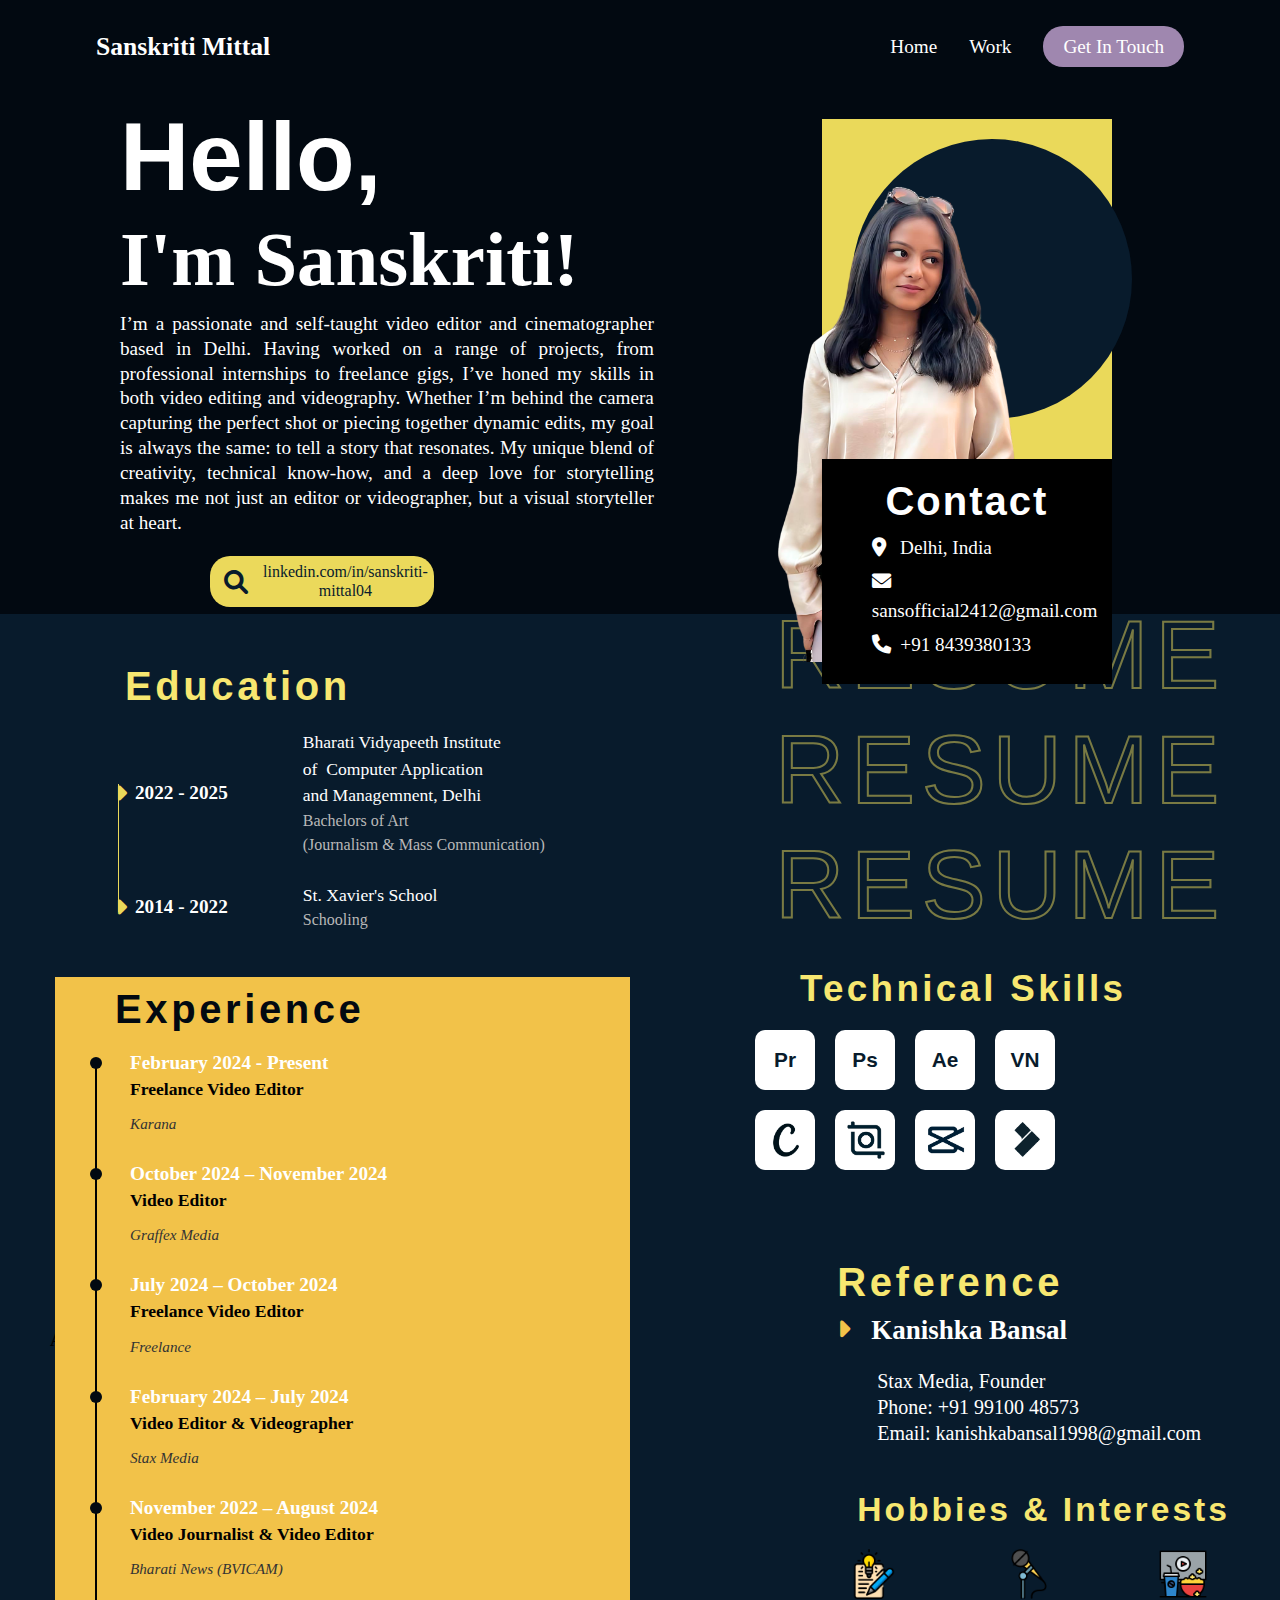
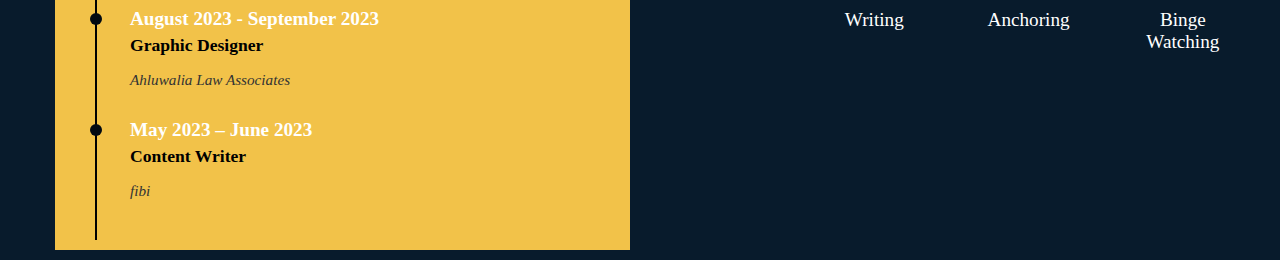
==== about.html @ 999457eb "full folder" ====
<!DOCTYPE html>
<html lang="en">
  <head>
    <meta charset="UTF-8" />
    <meta name="viewport" content="width=device-width, initial-scale=1.0" />
    <title>Sanskriti Mittal - Portfolio</title>
    <link rel="stylesheet" href="styles.css" />
    <link
      rel="stylesheet"
      href="https://cdnjs.cloudflare.com/ajax/libs/font-awesome/6.0.0-beta3/css/all.min.css"
    />
  </head>

  <body>
    <!-- Navbar -->
    <nav class="navbar aboutt">
      <div class="container">
        <div class="logo">
          <h1>Sanskriti Mittal</h1>
        </div>
        <ul class="nav-links">
          <li><a href="index.html">Home</a></li>
          <li><a href="work.html">Work</a></li>
          <li><a href="contact.html" class="get-in-touch">Get In Touch</a></li>
        </ul>
      </div>
    </nav>

    <!-- About Section -->
    <div class="sections">
      <div class="left-content">
        <h2 class="Hellos">Hello,</h2>
        <p class="intro"><strong>I'm Sanskriti!</strong></p>
        <p class="brief">
          I’m a passionate and self-taught video editor and cinematographer
          based in Delhi. Having worked on a range of projects, from
          professional internships to freelance gigs, I’ve honed my skills in
          both video editing and videography. Whether I’m behind the camera
          capturing the perfect shot or piecing together dynamic edits, my goal
          is always the same: to tell a story that resonates. My unique blend of
          creativity, technical know-how, and a deep love for storytelling makes
          me not just an editor or videographer, but a visual storyteller at
          heart.
        </p>

        <!-- Curved Box Section -->
        <div class="curved-box">
          <i class="fa fa-search"></i>
          <a
            href="http://www.linkedin.com/in/sanskriti-mittal04"
            target="_blank"
            class="linkedin-link"
          >
            linkedin.com/in/sanskriti-mittal04
          </a>
        </div>
      </div>

      <div class="right-content">
        <div class="profile-container">
          <div class="circle"></div>
          <img
            src="./about-profile.svg"
            alt="Profile Image"
            class="profile-img"
          />
          <div class="contact-info-about">
            <div class="contact-box-about">
              <h3>Contact</h3>
              <p>
                <i class="fas fa-map-marker-alt"></i>&nbsp;&nbsp; Delhi, India
              </p>
              <p>
                <i class="fas fa-envelope"></i>&nbsp; sansofficial2412@gmail.com
              </p>
              <p><i class="fas fa-phone"></i>&nbsp; +91 8439380133</p>
            </div>
          </div>
        </div>
      </div>
    </div>

    <!-- Resume section -->
    <section class="education-section">
      <div class="edu-resume">
        <div class="edu-container">
          <h3 class="section-title">Education</h3>
          <ul class="education-list">
            <li>
              <div class="edu-years">
                <span class="year"
                  ><i class="fas fa-caret-right"></i> 2022 - 2025</span
                >
                <div class="education-info">
                  <p class="institution">
                    Bharati Vidyapeeth Institute
                    <br />
                    of&nbsp;&nbsp;Computer Application <br />
                    and Managemnent, Delhi
                  </p>
                  <p class="degree">Bachelors of Art</p>
                  <p class="degree">(Journalism & Mass Communication)</p>
                </div>
              </div>
            </li>
            <li>
              <div class="edu-years">
                <span class="year"
                  ><i class="fas fa-caret-right"></i> 2014 - 2022</span
                >
                <div class="education-info">
                  <p class="institution">St. Xavier's School</p>
                  <p class="degree">Schooling</p>
                </div>
              </div>
            </li>
          </ul>
        </div>

        <!-- Experience Section -->
        <div class="experience-container">
          <h3 class="experience-title">Experience</h3>
          <div class="experience-list">
            <div class="experience-item">
              <div class="timeline-marker"></div>
              <div class="experience-details">
                <p class="duration">February 2024 - Present</p>
                <p class="job-title">Freelance Video Editor</p>
                <p class="company">Karana</p>
              </div>
            </div>

            <div class="experience-item">
              <div class="timeline-marker"></div>
              <div class="experience-details">
                <p class="duration">October 2024 – November 2024</p>
                <p class="job-title">Video Editor</p>
                <p class="company">Graffex Media</p>
              </div>
            </div>

            <div class="experience-item">
              <div class="timeline-marker"></div>
              <div class="experience-details">
                <p class="duration">July 2024 – October 2024</p>
                <p class="job-title">Freelance Video Editor</p>
                <p class="company">Freelance</p>
              </div>
            </div>

            <div class="experience-item">
              <div class="timeline-marker"></div>
              <div class="experience-details">
                <p class="duration">February 2024 – July 2024</p>
                <p class="job-title">Video Editor & Videographer</p>
                <p class="company">Stax Media</p>
              </div>
            </div>

            <div class="experience-item">
              <div class="timeline-marker"></div>
              <div class="experience-details">
                <p class="duration">November 2022 – August 2024</p>
                <p class="job-title">Video Journalist & Video Editor</p>
                <p class="company">Bharati News (BVICAM)</p>
              </div>
            </div>

            <div class="experience-item">
              <div class="timeline-marker"></div>
              <div class="experience-details">
                <p class="duration">August 2023 - September 2023</p>
                <p class="job-title">Graphic Designer</p>
                <p class="company">Ahluwalia Law Associates</p>
              </div>
            </div>

            <div class="experience-item">
              <div class="timeline-marker"></div>
              <div class="experience-details">
                <p class="duration">May 2023 – June 2023</p>
                <p class="job-title">Content Writer</p>
                <p class="company">fibi</p>
              </div>
            </div>
          </div>
        </div>

        <!-- Resume and Technical Skills Section -->
        <div class="resume-container">
          <h2 class="resume-subtitle">RESUME<br />RESUME<br />RESUME</h2>
          <div class="technical-container">
            <h3 class="technical-title">Technical Skills</h3>
            <div class="skills-wrapper">
              <div class="skills-column">
                <div class="software-skills">
                  <div class="skill-item">Pr</div>
                  <div class="skill-item">Ps</div>
                  <div class="skill-item">Ae</div>
                  <div class="skill-item">VN</div>
                  <div class="skill-item">
                    <img
                      src="./software-skills/canva.png"
                      alt="InShot"
                      class="skill-logo"
                    />
                  </div>
                  <div class="skill-item">
                    <img
                      src="./software-skills/inshot.png"
                      alt="InShot"
                      class="skill-logo"
                    />
                  </div>
                  <div class="skill-item">
                    <img
                      src="./software-skills/capcut.png"
                      alt="CAPCUT"
                      class="skill-logo"
                    />
                  </div>
                  <div class="skill-item">
                    <img
                      src="./software-skills/filmora.png"
                      alt="CAPCUT"
                      class="skill-logo"
                    />
                  </div>
                </div>
              </div>
            </div>
          </div>
        </div>
      </div>
    </section>

    <section class="activities-section">
      <div class="activities-wrapper">
        <div class="activities-content">
          <h3 class="activities-title">Activities</h3>
          <ul class="activities-list">
            
            <li>
              <span
                > Successfully completed a
                course on “What is news?" through Coursera</span
              >
            </li>
            <li>
              <span
                > Handled live camera
                operations for my college fest, Hackathon 4.0</span
              >
            </li>
          </ul>
        </div>

        <div class="hobbies-content">
          <h2 class="language-title">Reference</h2>
          <div class="reference-item">
            <h4 class="reference-name"><i class="fas fa-caret-right"></i>Kanishka Bansal</h4>
            <p class="reference-position">Stax Media, Founder</p>
            <p class="reference-phone">Phone: +91 99100 48573</p>
            <p class="reference-email">Email: kanishkabansal1998@gmail.com</p>
          </div>

          <h2 class="hobbies-title">Hobbies & Interests</h2>
          <div class="hobbies-list">
            <div class="hobby-item">
              <img src="./hobby-img/writing.png" alt="Icon" />
              <p>Writing</p>
            </div>
            <div class="hobby-item">
              <img src="./hobby-img/mic.png" alt="Icon" />
              <p>Anchoring</p>
            </div>
            <div class="hobby-item">
              <img src="./hobby-img/binge.png" alt="Icon" />
              <p>Binge Watching</p>
            </div>
          </div>
        </div>
      </div>
    </section>
  </body>
</html>
---- styles.css ----
@import url("https://fonts.cdnfonts.com/css/brasika-display-trial");

/* General Styles */
body {
  margin: 0;
}

.container {
  width: 85%;
  margin: 0 auto;
  display: flex;
  justify-content: space-between;
  align-items: center;
}

/* Navbar Styles */
.navbar {
  background-color: rgb(2, 9, 17);
  padding: 15px 0;
  color: #ffffff;
  position: sticky;
  top: 0;
  z-index: 5;
}

.navbar .logo h1 {
  font-size: 1.6rem;
  color: #ffffff;
}

.navbar .nav-links {
  list-style-type: none;
  font-family: "Open Sauce";
  display: flex;
  align-items: center;
}

.navbar .nav-links li {
  margin-left: 2rem;
}

.navbar .nav-links a {
  color: #ffffff;
  text-decoration: none;
  font-size: 1.2rem;
}

.navbar .get-in-touch {
  background-color: #9f87af;
  padding: 10px 20px;
  border-radius: 20px;
}

.main-index {
  display: flex;
  flex-direction: column;
  height: 100vh;
}

/* Header Styles */
.header {
  background-color: rgb(2, 9, 17);
  color: white;
  text-align: left;
  padding: 0rem 0 2rem;
  position: relative;
}

.header-content {
  position: relative;
  margin-left: 20%;
}

.header .profile-image {
  width: 100%;
  max-width: 420px;
  height: 500px;
  position: absolute;
  left: -60px;
  z-index: 3;
  margin-left: 14px;
  margin-top: 60px;
}

.header .profile-image img {
  width: 100%;
  height: 100%;
  object-fit: cover;
}

.header .portfolio-title {
  margin-top: 5px;
  padding-left: 40px;
}

.header .portfolio-title span {
  font-size: 7rem;
  font-family: "Brasika Display - Trial", sans-serif;
  transform: scaleY(2.5) scaleX(2.5);
  line-height: normal;
  letter-spacing: 0.07em;
  position: relative;
  z-index: 3;
  top: -45px;
}

.header .portfolio-subtitle {
  padding-left: 340px;
  margin-top: -94px;
}

.header .portfolio-subtitle span {
  font-size: 7rem;
  font-family: "Brasika Display - Trial", sans-serif;
  color: transparent;
  -webkit-text-stroke: 2px rgb(234, 217, 90);
  letter-spacing: 0.07em;
  line-height: 1.2;
  font-weight: 100;
  position: relative;
  z-index: 2;
}

/* bottom style*/
.black-ground {
  flex-grow: 1;
  background-color: rgb(8, 27, 44);
  width: 100%;
  margin-top: -127px;
  position: relative;
  z-index: 1;
}

/* About Section Styles */
.aboutt {
  background-color: #020911;
  z-index: 4;
}

.sections {
  background-color: #020911;
  display: grid;
  grid-template-columns: 1fr 1fr;
}

.sections h2 {
  font-size: 6rem;
  font-family: "Brasika Display - Trial", sans-serif;
  margin: 0;
  color: white;
  margin-left: 120px;
}

.left-content {
  line-height: 1.2;
}

.sections h2.Hellos {
  margin-top: 5px;
}

.sections p.intro {
  font-size: 4.8rem;
  margin-top: 0;
  color: white;
  margin-left: 120px;
  margin-bottom: 0;
}

.sections p.brief {
  font-size: 1.2rem;
  margin-top: 5px;
  color: white;
  margin-left: 120px;
  text-align: justify;
  line-height: 1.3;
}

/* Curved Box Styles */
.curved-box {
  display: flex;
  align-items: center;
  margin-top: 20px;
  margin-left: 210px;
  margin-right: 220px;
  padding: 6px;
  border-radius: 20px;
  background-color: #ebd95b;
  text-align: center;
}

.curved-box i {
  margin-left: 8px;
  font-size: 1.5rem;
  color: #081b2c;
  margin-top: 2px;
}

.curved-box a.linkedin-link {
  margin-left: 15px;
  text-decoration: none;
  color: #081b2c;
  font-size: 1rem;
  display: inline-flex;
  align-items: center;
}

/* Right Side Content */
.right-content {
  display: flex;
  justify-content: center;
}

.profile-container {
  margin-top: 25px;
  width: 40%;
  background-color: #ead95a;
  padding: 20px;
  padding-bottom: 0;
  z-index: 1;
}

.profile-container .circle {
  height: 280px;
  width: 280px;
  background-color: #081b2c;
  position: relative;
  border-radius: 50%;
  margin-left: 10px;
}

.profile-container .profile-img {
  position: absolute;
  top: 40px;
  width: 350px;
  object-fit: cover;
  right: 202px;
}

.contact-info-about {
  margin-top: 0;
  display: flex;
  flex-direction: column;
  align-items: center;
}

.contact-box-about {
  width: 100%;
  background-color: #000;
  padding: 20px;
  text-align: center;
  color: #fff;
  margin-top: 40px;
  position: relative;
}

.contact-box-about h3 {
  font-family: "Brasika Display - Trial", sans-serif;
  margin: 0;
  font-size: 2.5rem;
  margin-bottom: 10px;
  letter-spacing: 0.05em;
}

.cintact-box-about i {
  margin-left: 3px;
}

.contact-box-about p {
  text-align: justify;
  margin: 5px 0;
  font-size: 1.2rem;
  margin-left: 30px;
  line-height: 1.5;
  margin-right: 10px;
}

/* Education Section */

.education-section {
  background-color: #081b2c;
  margin-top: -70px;
  padding: 10px 5px;
  color: #ffffff;
}

.edu-container {
  max-width: 80%;
  margin: 0 auto;
  margin-left: 50px;
  grid-column: 1 / 2;
}

.section-title {
  font-family: "Brasika Display - Trial", sans-serif;
  color: #f7e770 !important;
  font-size: 2.5rem;
  margin-bottom: 20px;
  margin-left: 70px;
  letter-spacing: 0.09em;
}

.edu-years {
  display: flex;
  align-items: center;
  margin-bottom: 25px;
  margin-left: 20px;
}

.year {
  font-size: 1.2rem;
  font-weight: bold;
  color: white;
  display: inline-flex;
  align-items: center;
}

.year i {
  margin-right: 8px;
  color: #ead95a;
  font-size: 1.5rem;
}

.education-info {
  margin-left: 75px;
}

.education-info p {
  margin: 0;
  line-height: 1.5;
}

.institution {
  font-size: 1.1rem;
}

.degree {
  font-size: 1rem;
  color: #b8b8b8;
}

.education-list {
  list-style-type: none;
  position: relative;
  padding-left: 20px;
}

.education-list::before {
  content: "";
  position: absolute;
  top: 55px;
  left: 63px;
  width: 1px;
  height: 63%;
  background-color: #ead95a;
}

.education-list li {
  position: relative;
  margin-bottom: 20px;
  padding-left: 20px;
}

.education-list li::before {
  content: "";
  position: absolute;
  left: 0;
  top: 0;
  transform: translateX(-50%);
  font-size: 20px;
  color: #333;
  background-color: white;
}

/* Resume section */

.edu-resume {
  display: grid;
  grid-template-columns: 1fr 1fr;
  gap: 20px;
}

.resume-container {
  grid-column: 2 / 3;
  margin-top: -460px;
}

.resume-subtitle {
  position: relative;
  font-size: 6rem;
  font-family: "Brasika Display - Trial", sans-serif;
  color: transparent;
  -webkit-text-stroke: 2px rgb(234, 217, 90);
  z-index: 0;
  opacity: 0.5;
  letter-spacing: 0.07em;
  line-height: 1.2;
  font-weight: 100;
  margin-left: 20%;
}

/* technical section */

.technical-container {
  margin-top: 81px;
}

.technical-title {
  font-family: "Brasika Display - Trial", sans-serif;
  color: #f7e770;
  font-size: 2.3rem;
  margin-top: -55px;
  margin-left: 150px;
  margin-bottom: 0;
  letter-spacing: 0.09em;
}

.skills-wrapper {
  display: flex;
  justify-content: space-around;
  margin-left: 5px;
  margin-right: 120px;
  margin-bottom: 0;
  margin-top: 20px;
}

/* Software Skills Section */
.software-skills {
  display: grid;
  grid-template-columns: repeat(4, 1fr);
  grid-gap: 20px;
  justify-items: center;
}

.skill-item {
  display: flex;
  justify-content: center;
  align-items: center;
  width: 60px;
  height: 60px;
  background-color: white;
  border-radius: 10px;
  font-family: "Brasika Display - Trial", sans-serif;
  font-size: 1.3rem;
  font-weight: bold;
  color: #081b2c;
}

/* Special rule for the image skill box */
.skill-item img {
  display: block;
  width: 40px;
  height: 40px;
  margin-right: -2px;
}

.coding-skills-list {
  list-style: none;
  padding: 0;
  font-size: 1.2rem;
  color: white;
  display: grid;
  margin-top: 0;
  gap: 10px;
  margin-left: 15px;
}

/* Experience section */

.experience-container {
  background-color: #f2c249;
  padding: 20px;
  margin-left: 50px;
  grid-column: 1 / 2;
  z-index: 3;
}

.experience-title {
  font-family: "Brasika Display - Trial", sans-serif;
  color: #020911;
  font-size: 2.5rem;
  margin-left: 40px;
  letter-spacing: 0.09em;
  margin-top: -10px;
  margin-bottom: 20px;
}

.experience-list {
  position: relative;
  padding-left: 30px;
}

.experience-item {
  position: relative;
  margin-bottom: 30px;
  padding-left: 25px;
}

.timeline-marker {
  position: absolute;
  left: -15px;
  width: 12px;
  top: 5px;
  height: 12px;
  background-color: #020911;
  border-radius: 50%;
  z-index: 1;
}

.experience-item::before {
  content: "";
  position: absolute;
  left: -10px;
  top: 10px;
  bottom: -40px;
  width: 2px;
  background-color: black;
}

.duration {
  font-size: 1.2rem;
  font-weight: bold;
  font-family: "Times New Roman", Times, serif;
  color: white;
  margin-bottom: 5px;
}

.job-title {
  font-size: 1.1rem;
  font-weight: bold;
  margin-top: 5px;
  color: black;
  font-family: "Times New Roman", Times, serif;
  margin-bottom: 3px;
}

.company {
  font-size: 0.95rem;
  font-style: italic;
  font-family: "Times New Roman", Times, serif;
  color: #333;
}


/* Activities Section */

.activities-section {
  background-color: #081b2c;
  padding: 50px 0;
  position: relative;
  z-index: 1;
  margin-top: -600px;
}

.activities-wrapper {
  max-width: 1200px;
  margin: 0 auto;
  display: flex;
  justify-content: space-between;
  align-items: flex-start;
  padding: 0 50px;
}

/* Language Section */

.language-title {
  font-family: "Brasika Display - Trial", sans-serif;
  color: #f7e770;
  font-size: 2.5rem;
  margin-bottom: 10px;
  margin-left: 110px;
  margin-top: -50px;
  letter-spacing: 0.09em;
}

.reference-item {
  padding-left: 60px;
  margin-top: 10px;
}

.reference-name {
  font-size: 27px;
  font-weight: bold;
  color: white;
  margin-top: 2px;
  margin-left: 50px;
  line-height: 0.3;
}

.reference-name i {
  color: #f2c249;
  margin-right: 20px;
}

.reference-position {
  font-size: 20px;
  color: white;
  margin-left: 90px;
  line-height: 0.3;
}

.reference-phone,
.reference-email {
  font-size: 20px;
  color: white;
  line-height: 0.3;
  margin-left: 90px;
}

/* Hobbies & Interests Section Styles */

.hobbies-title {
  margin-top: 55px;
  font-family: "Brasika Display - Trial", sans-serif;
  color: #f7e770;
  font-size: 2.1rem;
  margin-bottom: 20px;
  margin-left: 130px;
  letter-spacing: 0.09em;
}

.hobbies-list {
  display: flex;
  flex-wrap: wrap;
  justify-content: space-between;
  gap: 20px;
  margin: 20px 0;
  margin-left: 100px;
}

.hobby-item {
  display: flex;
  flex-direction: column;
  align-items: center;
  text-align: center;
  width: calc(33.33% - 40px);
  box-sizing: border-box;
  margin: 0;
}

.hobby-item img {
  width: 50px;
  height: 50px;
  margin-bottom: 10px;
}

.hobby-item p {
  margin-top: 0;
  font-size: 1.2rem;
  color: white;
}

/* Photography Section */

.main-work {
  background-color: #020911;
  padding-top: 10px;
  height: 90vh;
}

.work-section {
  margin: 30px;
  margin-top: 0;
  background-color: #020911;
  padding: 25px;
  border-radius: 10px;
  box-shadow: 0 4px 8px rgb(255, 255, 255);
}

.work-section h2 {
  margin-top: 0px;
}

.photography-title {
  font-family: "Brasika Display - Trial", sans-serif;
  color: #f7e770;
  font-size: 2.5rem;
  text-align: center;
  letter-spacing: 0.09em;
  margin-bottom: 20px;
}

.work-container {
  display: flex;
  justify-content: space-evenly;
  flex-wrap: wrap;
}

.polaroid-box {
  width: 200px;
  padding: 10px;
  background-color: white;
  border: 5px solid #ba8874;
  border-radius: 10px;
  text-align: center;
  margin: 15px;
  display: inline-block;
  transition: transform 0.3s ease, box-shadow 0.3s ease;
}

.polaroid-box img {
  width: 100%;
  height: auto;
  border-bottom: 3px solid #ba8874;
}

.caption {
  padding: 10px;
  font-size: 1.3em;
  color: white;
  background-color: #ba8874;
  border-radius: 0 0 8px 8px;
  text-decoration: none;
}

.polaroid-box-voice {
  width: 200px;
  padding: 10px;
  background-color: white;
  border: 5px solid #846450;
  border-radius: 10px;
  text-align: center;
  margin: 15px;
  display: inline-block;
  transition: transform 0.3s ease, box-shadow 0.3s ease;
}

.polaroid-box-voice:hover,
.polaroid-box-talking:hover,
.polaroid-box-influence:hover,
.polaroid-box-podcast:hover {
  transform: scale(1.05); /* Slightly enlarge the box */
  box-shadow: 0 8px 16px rgba(0, 0, 0, 0.2); /* Add a shadow effect */
}

.polaroid-box-voice img {
  width: 100%;
  height: auto;
  border-bottom: 3px solid #846450;
}

.captionvoice {
  padding: 10px;
  font-size: 1.3em;
  color: white;
  background-color: #846450;
  border-radius: 0 0 8px 8px;
}

.polaroid-box-talking {
  width: 200px;
  padding: 10px;
  background-color: white;
  border: 5px solid #818b97;
  border-radius: 10px;
  text-align: center;
  margin: 15px;
  display: inline-block;
  transition: transform 0.3s ease, box-shadow 0.3s ease;
}

.polaroid-box-talking img {
  width: 100%;
  height: auto;
  border-bottom: 3px solid #818b97;
}

.captiontalking {
  padding: 10px;
  font-size: 1.3em;
  color: white;
  background-color: #818b97;
  border-radius: 0 0 8px 8px;
}

.polaroid-box-influence {
  width: 200px;
  padding: 10px;
  background-color: white;
  border: 5px solid #4f4e48;
  border-radius: 10px;
  text-align: center;
  margin: 15px;
  display: inline-block;
  transition: transform 0.3s ease, box-shadow 0.3s ease;
}

.polaroid-box-influence img {
  width: 100%;
  height: auto;
  border-bottom: 3px solid #4f4e48;
}

.captioninfluence {
  padding: 10px;
  font-size: 1.3em;
  color: white;
  background-color: #4f4e48;
  border-radius: 0 0 8px 8px;
}

.polaroid-box-podcast {
  width: 200px;
  padding: 10px;
  background-color: white;
  border: 5px solid #96642b;
  border-radius: 10px;
  text-align: center;
  margin: 15px;
  display: inline-block;
  transition: transform 0.3s ease, box-shadow 0.3s ease;
}

.polaroid-box-podcast img {
  width: 100%;
  height: auto;
  border-bottom: 3px solid #96642b;
}

.captionpodcast {
  padding: 10px;
  font-size: 1.3em;
  color: white;
  background-color: #96642b;
  border-radius: 0 0 8px 8px;
}

.polaroid-box:hover {
  transform: scale(1.05); /* Slight zoom on hover */
  box-shadow: 0 4px 15px rgba(0, 0, 0, 0.2); /* Enhanced shadow effect */
}

/* Container for the section */
.contact-section {
  display: flex;
  flex-direction: column;
  align-items: center;
  padding: 50px;
  /* Dual background colors */
  background: linear-gradient(to bottom, #020911 50%, #ffffff 50%);
}

/* Title and Description */
.contact-title {
  font-family: "Brasika Display - Trial", sans-serif;
  color: #f7e770;
  font-size: 3rem;
  margin-bottom: 20px;
  margin-left: 70px;
  letter-spacing: 0.09em;
  margin-top: -20px;
}

.section-description {
  font-size: 1.2rem;
  color: white;
  text-align: center;
  margin-top: -12px;
  margin-left: 45px;
  max-width: 600px;
  margin-bottom: 30px;
  font-family: "Times New Roman", Times, serif;
}

/* Container for the Contact Info and Form */
.contact-container {
  display: flex;
  justify-content: space-between;
  background-color: #fff;
  border-radius: 10px;
  box-shadow: 0 0 20px rgba(0, 0, 0, 0.1);
  max-width: 900px;
  width: 100%;
  padding: 20px;
}

/* Contact Information Section */
.contact-info {
  width: 35%;
  background-color: #081b2c;
  padding: 20px;
  border-radius: 10px;
  color: black;
  margin-right: 20px;
}

.contact-info h3 {
  font-size: 1.9rem;
  margin-bottom: 10px;
  font-family: "Times New Roman", Times, serif;
  color: white;
  margin-left: 20px;
}

.info-list {
  list-style: none;
  padding: 0;
}

.info-list li {
  font-size: 1.2rem;
  margin-bottom: 10px;
  display: flex;
  align-items: center;
  color: white;
  margin-left: 20px;
}

.info-list li i {
  margin-right: 10px;
  color: #ead95a;
}

/* Contact Form Section */
.contact-form {
  width: 55%;
  padding: 20px;
}

.contact-form form {
  display: flex;
  flex-direction: column;
}

.input-group {
  margin-bottom: 15px;
}

.input-group label {
  font-size: 1.1rem;
  font-weight: bold;
  color: #333;
  margin-bottom: 5px;
  display: block;
  font-family: "Times New Roman", Times, serif;
}

.input-group input,
.input-group textarea {
  width: 100%;
  padding: 10px;
  border: 1px solid #ccc;
  border-radius: 5px;
  font-size: 0.9rem;
  font-family: "Times New Roman", Times, serif;
  font-style: italic;
}

.input-group input::placeholder,
.input-group textarea::placeholder {
  color: #999;
}

.send-button {
  padding: 10px 15px;
  background-color: #081b2c;
  color: white;
  border: none;
  border-radius: 5px;
  font-size: 1.2rem;
  cursor: pointer;
  font-family: "Times New Roman", Times, serif;
  font-weight: bold;
  margin-right: -22px;
}

.send-button:hover {
  background-color: #020911;
}

/* .reels-section {
  max-width: 1200px;
  margin: 0 auto;
  padding: 2em 1em;
  text-align: center;
}

.section-title {
  font-size: 2.5em;
  color: rgb(2, 9, 17);
  margin-bottom: 2em;
}

.reels-container {
  display: grid;
  grid-template-columns: repeat(3, 1fr);
  gap: 20px;
}

.polaroid-reels {
  background-color: white;
  box-shadow: 0 4px 15px rgba(0, 0, 0, 0.1);
  padding: 10px;
  border-radius: 10px;
  opacity: 0;
  transition: all 0.8s ease-out;
}

.polaroid-reels.fashion-animate {
  animation: moveIn 1s ease-out forwards;
  animation-delay: calc(var(--i) * 0.3s);
}

.polaroid-reels:nth-child(1) {
  --x: -100vw;
  --y: 0;
}
.polaroid-reels:nth-child(2) {
  --x: 0;
  --y: -100vh;
}
.polaroid-reels:nth-child(3) {
  --x: 100vw; 
  --y: 0;
}
.polaroid-reels:nth-child(4) {
  --x: 100vw; 
  --y: 0;
}
.polaroid-reels:nth-child(5) {
  --x: 0;
  --y: 100vh; 
}
.polaroid-reels:nth-child(6) {
  --x: -100vw;
  --y: 0;
}

.polaroid-reels img {
  width: 100%;
  border-radius: 5px;
}

.fashion-animate {
  animation: moveIn 0.8s ease forwards;
  animation-delay: calc(var(--i) * 0.3s);
} */

/* Section: Fashion Reels */
.reels-section {
  padding: 2rem 1rem;
  text-align: center;
}

.reels-section .section-title {
  font-size: 2.5rem;
  color: #292929;
  margin-bottom: 1.5rem;
}

.reels-container {
  max-width: 1200px;
  margin: 0 auto;
  display: grid;
  grid-template-columns: repeat(auto-fit, minmax(250px, 1fr));
  gap: 20px;
  padding: 0 20px;
}

.reel-card {
  background-color: white;
  border: 1px solid #ddd;
  border-radius: 10px;
  box-shadow: 0 4px 8px rgba(0, 0, 0, 0.1);
  overflow: hidden;
  text-align: center;
  transition: transform 0.3s, box-shadow 0.3s;
}

.reel-card img {
  width: 100%;
  height: auto;
  display: block;
}

.reel-card .caption {
  padding: 1rem;
  font-size: 1rem;
  color: #555;
}

.reel-card:hover {
  transform: translateY(-5px);
  box-shadow: 0 8px 16px rgba(0, 0, 0, 0.2);
}

@media (max-width: 768px) {
  .navbar .logo h1 {
    font-size: 1.5rem;
  }

  .nav-links li a {
    font-size: 0.9rem;
  }

  .reels-section .section-title {
    font-size: 2rem;
  }
}

.reels-talking-section {
  text-align: center;
  padding: 50px 0;
}

.section-title {
  font-size: 2.5rem;
  color: var(--yellow);
  margin-bottom: 30px;
}

.reels-talking-container {
  display: flex;
  justify-content: center;
  gap: 20px;
  flex-wrap: wrap;
}

.polaroid-talking {
  position: relative;
  background-color: var(--lavender);
  border-radius: 15px;
  box-shadow: 0 4px 8px rgba(0, 0, 0, 0.1);
  width: 220px; /* Fixed width for the cards */
  opacity: 0;
  animation: moveInTalking 1s ease-out forwards;
  transition: transform 0.3s ease-in-out; /* Smooth transition when hover */
}

.polaroid-talking img {
  width: 100%;
  border-radius: 8px;
}

/* Keyframes for Different Directions */
@keyframes moveInTalkingLeft {
  0% {
    opacity: 0;
    transform: translateX(-100vw);
  }
  100% {
    opacity: 1;
    transform: translateX(0);
  }
}

@keyframes moveInTalkingTop {
  0% {
    opacity: 0;
    transform: translateY(-100vh);
  }
  100% {
    opacity: 1;
    transform: translateY(0);
  }
}

@keyframes moveInTalkingRight {
  0% {
    opacity: 0;
    transform: translateX(100vw);
  }
  100% {
    opacity: 1;
    transform: translateX(0);
  }
}

@keyframes moveInTalkingBottom {
  0% {
    opacity: 0;
    transform: translateY(100vh);
  }
  100% {
    opacity: 1;
    transform: translateY(0);
  }
}

/* Voice Over Section */
.reels-voiceover-section {
  padding: 50px;
  background-color: #f5f5f5;
  text-align: center;
}

.section-title {
  font-size: 2.5rem;
  margin-bottom: 20px;
  color: #333;
}

/* Container for voice over cards */
.reels-voiceover-container {
  display: flex;
  justify-content: center;
  gap: 30px;
  flex-wrap: wrap; /* Ensures responsiveness */
}

/* Style for individual voice over cards */
.polaroid-voiceover {
  background-color: var(--lavender);
  border-radius: 15px;
  box-shadow: 0 4px 8px rgba(0, 0, 0, 0.1);
  width: 250px;
  opacity: 0;
  animation: moveInTalking 1s ease-out forwards;
  transition: transform 0.3s ease-in-out;
}

.polaroid-voiceover img {
  width: 100%;
  height: auto;
  border-radius: 15px 15px 0 0;
}

/* Hover Effect */
.polaroid-voiceover:hover {
  transform: scale(1.05);
}

/* Animations (Reused from Talking Head) */
@keyframes moveInTalkingLeft {
  0% {
    opacity: 0;
    transform: translateX(-100vw);
  }
  100% {
    opacity: 1;
    transform: translateX(0);
  }
}

@keyframes moveInTalkingTop {
  0% {
    opacity: 0;
    transform: translateY(-100vh);
  }
  100% {
    opacity: 1;
    transform: translateY(0);
  }
}

@keyframes moveInTalkingRight {
  0% {
    opacity: 0;
    transform: translateX(100vw);
  }
  100% {
    opacity: 1;
    transform: translateX(0);
  }
}

@media screen and (max-width: 768px) {
  .polaroid-talking {
    width: 90%;
  }
}

@keyframes moveIn {
  0% {
    opacity: 0;
    transform: translateX(var(--x, 0)) translateY(var(--y, 0));
  }
  100% {
    opacity: 1;
    transform: translateX(0) translateY(0);
  }
}

/* Stock Footage Section */
.reels-stockfootage-section {
  padding: 50px;
  background-color: #f5f5f5;
  text-align: center;
}

.reels-stockfootage-container {
  display: flex;
  justify-content: center;
  gap: 30px;
  flex-wrap: wrap;
}

.polaroid-stockfootage {
  background-color: var(--lavender);
  border-radius: 15px;
  box-shadow: 0 4px 8px rgba(0, 0, 0, 0.1);
  width: 250px;
  opacity: 0;
  animation: moveInTalking 1s ease-out forwards;
  transition: transform 0.3s ease-in-out;
}

.polaroid-stockfootage img {
  width: 100%;
  height: auto;
  border-radius: 15px 15px 0 0;
}

/* Hover Effect */
.polaroid-stockfootage:hover {
  transform: scale(1.05);
}

.video-container {
  background-color: var(--lavender);
  padding: 20px;
  margin: 20px auto;
  border-radius: 10px;
  width: 80%;
  box-shadow: 0 5px 15px rgba(0, 0, 0, 0.3);
}

.video-container h2 {
  font-size: 2rem;
  color: var(--navy-blue);
  margin-bottom: 15px;
}

video {
  width: 100%;
  border: 4px solid var(--yellow);
  border-radius: 10px;
}

@media screen and (max-width: 768px) {
  .video-container {
    width: 95%;
  }
}

@media (max-width: 768px) {
  .polaroid-reels {
    width: calc(50% - 30px);
  }
}

@media (max-width: 480px) {
  .polaroid-reels {
    width: 100%;
  }
}

/* Responsive Design */
@media (max-width: 768px) {
  .contact-container {
    flex-direction: column;
  }

  .contact-info,
  .contact-form {
    width: 100%;
    margin-bottom: 20px;
  }
}

@media (max-width: 1024px) {
  .sections {
    font-size: 0.9em; /* Slight reduction in font size */
  }

  .curved-box {
    padding: 10px;
    margin-left: 40px; /* Decrease margins slightly */
    margin-right: 40px;
  }

  .profile-container {
    width: 90%; /* Slightly reduce width */
  }

  .profile-container .profile-img {
    width: 280px; /* Scale down image */
  }

  .contact-box-about {
    padding: 8px;
  }
}

@media (max-width: 768px) {
  .sections {
    font-size: 0.8em; /* Further reduction in font size */
  }

  .curved-box {
    padding: 8px;
    margin-left: 30px;
    margin-right: 30px;
  }

  .profile-container {
    width: 85%; /* Further width reduction */
  }

  .profile-container .profile-img {
    width: 240px; /* Reduce image size */
  }

  .contact-box-about {
    padding: 6px;
  }
}

@media (max-width: 480px) {
  .sections {
    font-size: 0.7em; /* Smaller font size for mobile */
  }

  .curved-box {
    padding: 5px;
    margin-left: 20px;
    margin-right: 20px;
  }

  .profile-container {
    width: 80%; /* Fit to mobile width */
  }

  .profile-container .profile-img {
    width: 180px; /* Smaller image for mobile */
  }

  .contact-box-about {
    padding: 4px;
  }
}

@media (min-width: 1541px) {
  .header .profile-image {
    max-width: 500px;
  }

  .header-content {
    margin-left: 25%;
  }

  .header .portfolio-title {
    padding-left: 85px;
  }

  .header .portfolio-title span {
    font-size: 7.5rem;
  }

  .header .portfolio-subtitle {
    padding-left: 408px;
  }

  .header .portfolio-subtitle span {
    font-size: 7.5rem;
  }

  .sections h2 {
    font-size: 6.6rem;
  }

  .sections p.intro {
    font-size: 5rem;
  }

  .sections p.brief {
    font-size: 1.4rem;
  }

  .curved-box {
    width: 33%;
  }

  .education-section {
    margin-top: -90px;
  }

  .profile-container .profile-img {
    right: 303px;
  }

  .profile-container .circle {
    height: 280px;
    width: 280px;
  }

  .contact-box-about {
    margin-top: 80px;
  }

  .contact-box-about h3 {
    font-size: 2.9rem;
  }

  .contact-box-about p {
    font-size: 1.5rem;
  }

  .section-title {
    font-size: 2.9rem;
  }

  .year {
    font-size: 1.5rem;
  }

  .year i {
    font-size: 1.9rem;
  }

  .institution {
    font-size: 1.3rem;
  }

  .degree {
    font-size: 1.4rem;
  }

  .education-list::before {
    top: 69px;
  }

  .resume-container {
    margin-top: -520px;
  }

  .resume-subtitle {
    font-size: 6.6rem;
  }

  .technical-container {
    margin-top: -139px;
  }

  .technical-title {
    font-size: 2.8rem;
    margin-left: 230px;
  }

  .skill-item {
    font-size: 1.6rem;
    width: 70px;
    height: 70px;
  }

  .skill-item img {
    display: block;
    width: 50px;
    height: 50px;
  }

  .experience-title {
    font-size: 2.9rem;
  }

  /* .experience-item {
    margin-top: 1px;
    margin-left: 25px;
  } */

  .exp-year {
    font-size: 1.6rem;
  }

  .exp-year i {
    font-size: 1.9rem;
  }

  .experience-details {
    font-size: 1.2rem;
  }

  .company {
    font-size: 1.1rem;
  }

  .activities-wrapper {
    max-width: 1500px;
  }

  .activities-title {
    font-size: 2.9rem;
  }

  .activities-list li span {
    font-size: 1.4rem;
  }

  .activities-list li span i {
    font-size: 1.8rem;
  }

  .hobbies-title {
    font-size: 2.9rem;
    margin-left: 60px;
  }

  .hobbies-list {
    margin: 20px 25px;
  }

  .hobby-item img {
    width: 60px;
    height: 60px;
  }

  .hobby-item p {
    margin-top: 0;
    font-size: 1.4rem;
    color: white;
  }
}
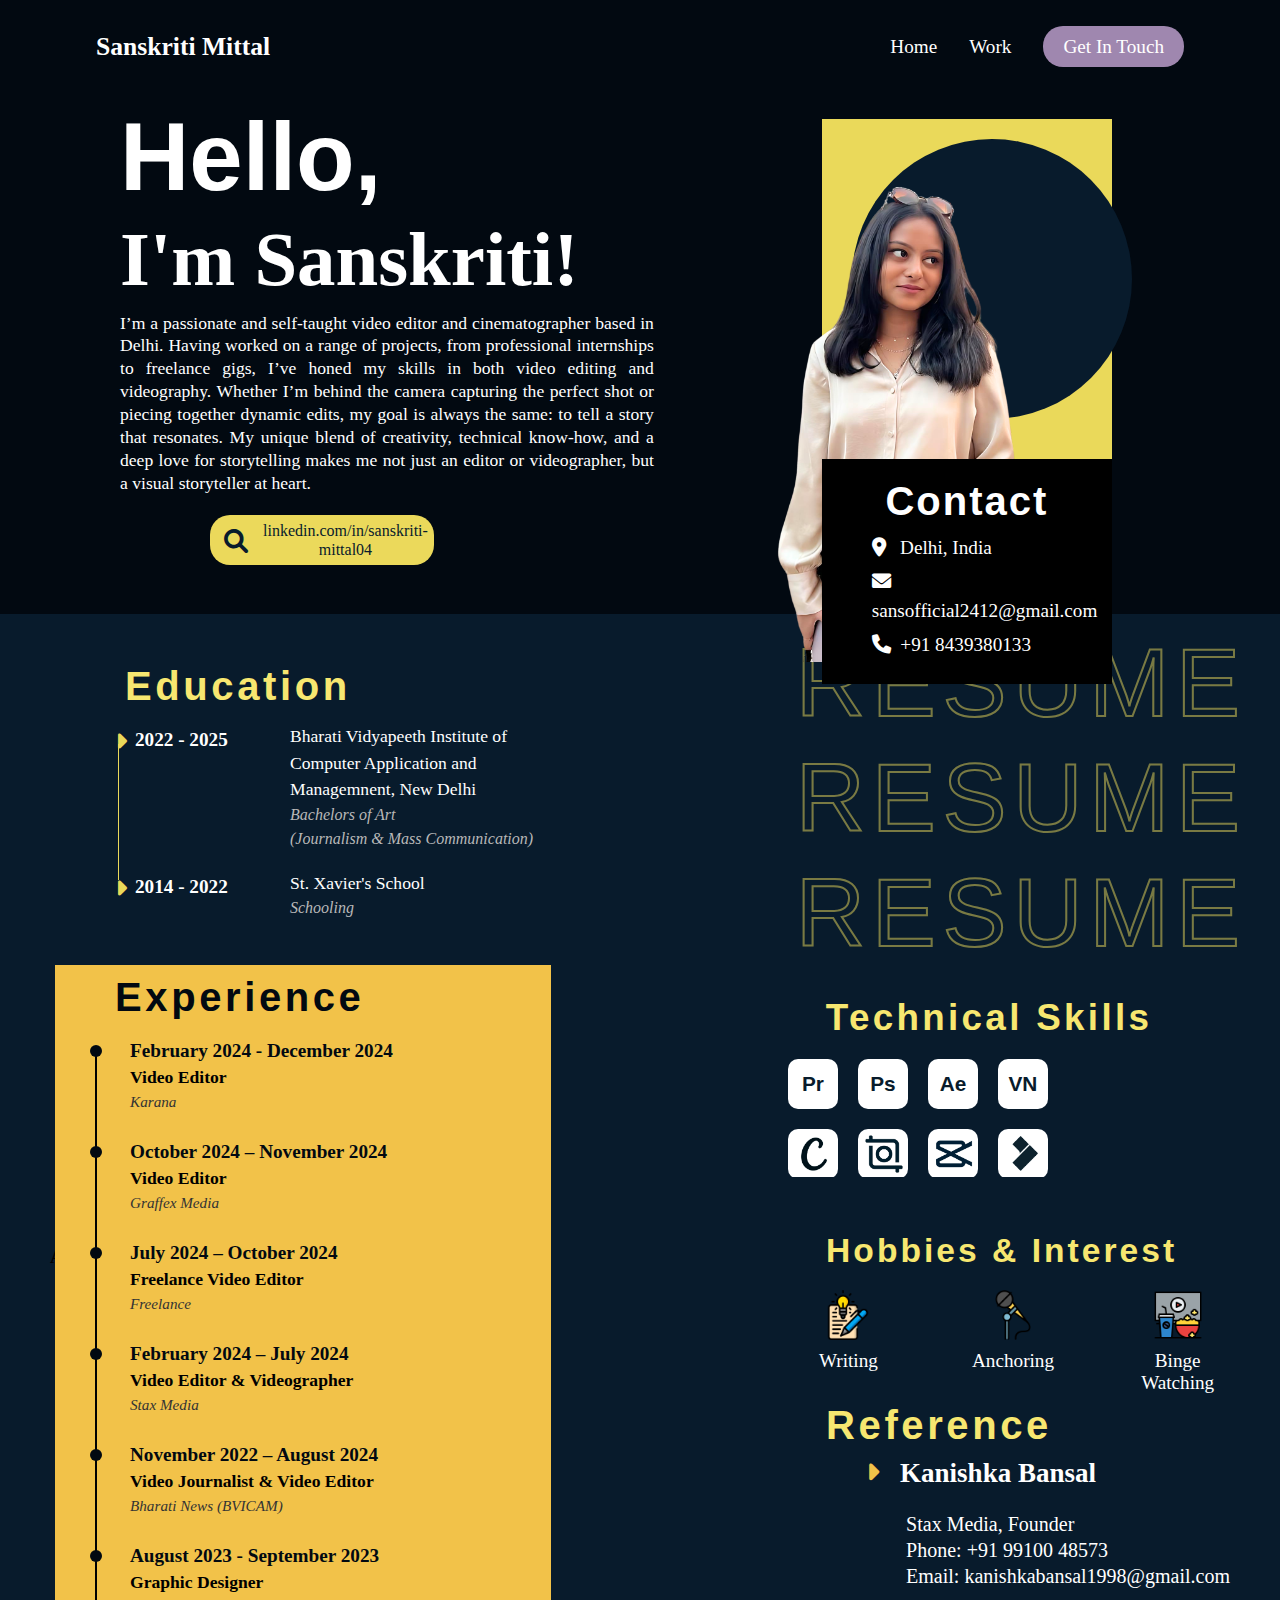
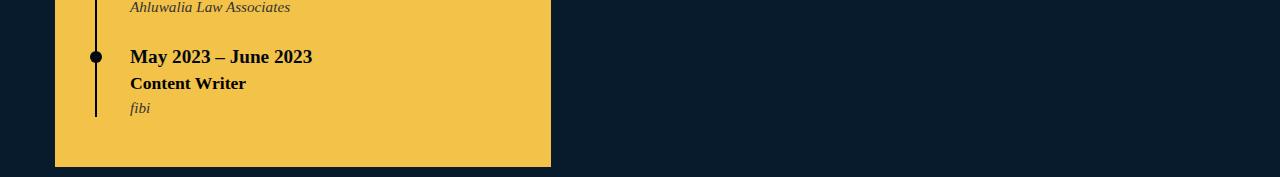
==== commit 1a1c1b83: "some changes" ====
--- a/about.html
+++ b/about.html
@@ -80,7 +80,7 @@
       </div>
     </div>
 
-    <!-- Resume section -->
+    <!-- Education section -->
     <section class="education-section">
       <div class="edu-resume">
         <div class="edu-container">
@@ -93,10 +93,10 @@
                 >
                 <div class="education-info">
                   <p class="institution">
-                    Bharati Vidyapeeth Institute
+                    Bharati Vidyapeeth Institute of
                     <br />
-                    of&nbsp;&nbsp;Computer Application <br />
-                    and Managemnent, Delhi
+                    Computer Application and <br />
+                    Managemnent, New Delhi
                   </p>
                   <p class="degree">Bachelors of Art</p>
                   <p class="degree">(Journalism & Mass Communication)</p>
@@ -124,8 +124,8 @@
             <div class="experience-item">
               <div class="timeline-marker"></div>
               <div class="experience-details">
-                <p class="duration">February 2024 - Present</p>
-                <p class="job-title">Freelance Video Editor</p>
+                <p class="duration">February 2024 - December 2024</p>
+                <p class="job-title">Video Editor</p>
                 <p class="company">Karana</p>
               </div>
             </div>
@@ -239,32 +239,22 @@
         <div class="activities-content">
           <h3 class="activities-title">Activities</h3>
           <ul class="activities-list">
-            
-            <li>
-              <span
-                > Successfully completed a
-                course on “What is news?" through Coursera</span
+            <li>
+              <span>
+                Successfully completed a course on “What</span
               >
             </li>
             <li>
-              <span
-                > Handled live camera
-                operations for my college fest, Hackathon 4.0</span
+              <span>
+                Handled live camera operations for my college fest, Hackathon
+                4.0</span
               >
             </li>
           </ul>
         </div>
 
         <div class="hobbies-content">
-          <h2 class="language-title">Reference</h2>
-          <div class="reference-item">
-            <h4 class="reference-name"><i class="fas fa-caret-right"></i>Kanishka Bansal</h4>
-            <p class="reference-position">Stax Media, Founder</p>
-            <p class="reference-phone">Phone: +91 99100 48573</p>
-            <p class="reference-email">Email: kanishkabansal1998@gmail.com</p>
-          </div>
-
-          <h2 class="hobbies-title">Hobbies & Interests</h2>
+          <h2 class="hobbies-title">Hobbies & Interest</h2>
           <div class="hobbies-list">
             <div class="hobby-item">
               <img src="./hobby-img/writing.png" alt="Icon" />
@@ -279,6 +269,16 @@
               <p>Binge Watching</p>
             </div>
           </div>
+
+          <h2 class="language-title">Reference</h2>
+          <div class="reference-item">
+            <h4 class="reference-name">
+              <i class="fas fa-caret-right"></i>Kanishka Bansal
+            </h4>
+            <p class="reference-position">Stax Media, Founder</p>
+            <p class="reference-phone">Phone: +91 99100 48573</p>
+            <p class="reference-email">Email: kanishkabansal1998@gmail.com</p>
+          </div>
         </div>
       </div>
     </section>
--- a/styles.css
+++ b/styles.css
@@ -74,12 +74,12 @@
 .header .profile-image {
   width: 100%;
   max-width: 420px;
-  height: 500px;
+  height: 400px;
   position: absolute;
   left: -60px;
   z-index: 3;
   margin-left: 14px;
-  margin-top: 60px;
+  margin-top: 90px;
 }
 
 .header .profile-image img {
@@ -101,7 +101,7 @@
   letter-spacing: 0.07em;
   position: relative;
   z-index: 3;
-  top: -45px;
+  top: -35px;
 }
 
 .header .portfolio-subtitle {
@@ -168,7 +168,7 @@
 }
 
 .sections p.brief {
-  font-size: 1.2rem;
+  font-size: 1.1rem;
   margin-top: 5px;
   color: white;
   margin-left: 120px;
@@ -302,7 +302,7 @@
 
 .edu-years {
   display: flex;
-  align-items: center;
+  align-items: flex-start; 
   margin-bottom: 25px;
   margin-left: 20px;
 }
@@ -312,7 +312,8 @@
   font-weight: bold;
   color: white;
   display: inline-flex;
-  align-items: center;
+  align-items: flex-start;
+  min-width: 120px; 
 }
 
 .year i {
@@ -322,7 +323,8 @@
 }
 
 .education-info {
-  margin-left: 75px;
+  margin-top: -6px;
+  margin-left: 55px; 
 }
 
 .education-info p {
@@ -337,6 +339,7 @@
 .degree {
   font-size: 1rem;
   color: #b8b8b8;
+  font-style: italic;
 }
 
 .education-list {
@@ -348,10 +351,10 @@
 .education-list::before {
   content: "";
   position: absolute;
-  top: 55px;
+  top: 15px;
   left: 63px;
   width: 1px;
-  height: 63%;
+  height: 71%;
   background-color: #ead95a;
 }
 
@@ -376,13 +379,13 @@
 
 .edu-resume {
   display: grid;
-  grid-template-columns: 1fr 1fr;
+  
   gap: 20px;
 }
 
 .resume-container {
   grid-column: 2 / 3;
-  margin-top: -460px;
+  margin-top: -440px;
 }
 
 .resume-subtitle {
@@ -397,6 +400,7 @@
   line-height: 1.2;
   font-weight: 100;
   margin-left: 20%;
+  margin-top: 100px;
 }
 
 /* technical section */
@@ -436,8 +440,8 @@
   display: flex;
   justify-content: center;
   align-items: center;
-  width: 60px;
-  height: 60px;
+  width: 50px;
+  height: 50px;
   background-color: white;
   border-radius: 10px;
   font-family: "Brasika Display - Trial", sans-serif;
@@ -473,6 +477,7 @@
   margin-left: 50px;
   grid-column: 1 / 2;
   z-index: 3;
+  width: 70%;
 }
 
 .experience-title {
@@ -517,11 +522,22 @@
   background-color: black;
 }
 
+.experience-item:last-child::before {
+  content: "";
+  position: absolute;
+  left: -10px;
+  top: 10px;
+  bottom: 0; /* Adjust the bottom to stop at the last item's position */
+  width: 2px;
+  background-color: black;
+}
+
+
 .duration {
   font-size: 1.2rem;
   font-weight: bold;
   font-family: "Times New Roman", Times, serif;
-  color: white;
+  color: #020911;
   margin-bottom: 5px;
 }
 
@@ -537,10 +553,10 @@
 .company {
   font-size: 0.95rem;
   font-style: italic;
+  margin-top: 5px;
   font-family: "Times New Roman", Times, serif;
   color: #333;
 }
-
 
 /* Activities Section */
 
@@ -568,8 +584,8 @@
   color: #f7e770;
   font-size: 2.5rem;
   margin-bottom: 10px;
-  margin-left: 110px;
-  margin-top: -50px;
+  margin-left: 40px;
+  margin-top: -30px;
   letter-spacing: 0.09em;
 }
 
@@ -583,7 +599,7 @@
   font-weight: bold;
   color: white;
   margin-top: 2px;
-  margin-left: 50px;
+  margin-left: 20px;
   line-height: 0.3;
 }
 
@@ -595,7 +611,7 @@
 .reference-position {
   font-size: 20px;
   color: white;
-  margin-left: 90px;
+  margin-left: 60px;
   line-height: 0.3;
 }
 
@@ -604,18 +620,18 @@
   font-size: 20px;
   color: white;
   line-height: 0.3;
-  margin-left: 90px;
+  margin-left: 60px;
 }
 
 /* Hobbies & Interests Section Styles */
 
 .hobbies-title {
-  margin-top: 55px;
+  margin-top: 5px;
   font-family: "Brasika Display - Trial", sans-serif;
   color: #f7e770;
   font-size: 2.1rem;
   margin-bottom: 20px;
-  margin-left: 130px;
+  margin-left: 40px;
   letter-spacing: 0.09em;
 }
 
@@ -625,7 +641,7 @@
   justify-content: space-between;
   gap: 20px;
   margin: 20px 0;
-  margin-left: 100px;
+  margin-left: 10px;
 }
 
 .hobby-item {
@@ -653,9 +669,8 @@
 /* Photography Section */
 
 .main-work {
-  background-color: #020911;
   padding-top: 10px;
-  height: 90vh;
+  height: 100%;
 }
 
 .work-section {
@@ -664,7 +679,7 @@
   background-color: #020911;
   padding: 25px;
   border-radius: 10px;
-  box-shadow: 0 4px 8px rgb(255, 255, 255);
+  box-shadow: 0 3px 6px rgb(255, 255, 255);
 }
 
 .work-section h2 {
@@ -710,6 +725,9 @@
   color: white;
   background-color: #ba8874;
   border-radius: 0 0 8px 8px;
+}
+
+.work-container a {
   text-decoration: none;
 }
 
@@ -1084,6 +1102,103 @@
   box-shadow: 0 8px 16px rgba(0, 0, 0, 0.2);
 }
 
+/* Mobile View - 375px */
+@media screen and (max-width: 375px) {
+  /* Navbar */
+  .navbar {
+    justify-content: space-between;
+    padding: 10px 15px;
+  }
+
+  .navbar .container {
+    display: flex;
+    align-items: center;
+    width: 100%;
+    justify-content: space-between;
+  }
+
+  .navbar .logo {
+    flex-grow: 1;
+    margin-left: 90px;
+  }
+
+  .navbar .logo h1 {
+    font-size: 1.4rem;
+    margin-bottom: 10px;
+  }
+
+  .navbar .nav-links {
+    display: none;
+  }
+
+  .navbar .menu-icon {
+    display: block;
+    cursor: pointer;
+  }
+
+  .navbar .menu-icon .bar {
+    width: 25px;
+    height: 3px;
+    background-color: #ffffff;
+    margin: 5px;
+  }
+
+  /* Header Section */
+  .header {
+    display: flex;
+    flex-direction: column;
+    align-items: center;
+    justify-content: center;
+    text-align: center;
+    padding: 10px;
+  }
+
+  .header .portfolio-title {
+    padding-left: 0;
+  }
+
+  /* Portfolio Title (Reduced Size and Centered) */
+  .header .portfolio-title span {
+    font-size: 2.5rem;
+    margin-bottom: 5px;
+    top: -7px;
+    margin-left: -63px;
+  }
+
+  /* Centered Profile Image Below Portfolio Title */
+  .header .profile-image {
+    width: 200px;
+    height: 200px;
+    object-fit: cover;
+    border-radius: 10px;
+    margin-bottom: 10px;
+    margin-top: 70px;
+    left: -30px;
+  }
+
+  .header .profile-image img {
+    width: 100%;
+    height: 100%;
+    object-fit: cover;
+  }
+
+  .header .portfolio-subtitle {
+    padding-left: 0;
+    margin-top: 0;
+  }
+
+  .header .portfolio-subtitle span {
+    font-size: 2.5rem;
+    display: none;
+  }
+
+  .black-ground {
+    font-size: 1rem;
+    padding: 5px;
+    text-align: center;
+  }
+}
+
 @media (max-width: 768px) {
   .navbar .logo h1 {
     font-size: 1.5rem;
@@ -1132,51 +1247,6 @@
   border-radius: 8px;
 }
 
-/* Keyframes for Different Directions */
-@keyframes moveInTalkingLeft {
-  0% {
-    opacity: 0;
-    transform: translateX(-100vw);
-  }
-  100% {
-    opacity: 1;
-    transform: translateX(0);
-  }
-}
-
-@keyframes moveInTalkingTop {
-  0% {
-    opacity: 0;
-    transform: translateY(-100vh);
-  }
-  100% {
-    opacity: 1;
-    transform: translateY(0);
-  }
-}
-
-@keyframes moveInTalkingRight {
-  0% {
-    opacity: 0;
-    transform: translateX(100vw);
-  }
-  100% {
-    opacity: 1;
-    transform: translateX(0);
-  }
-}
-
-@keyframes moveInTalkingBottom {
-  0% {
-    opacity: 0;
-    transform: translateY(100vh);
-  }
-  100% {
-    opacity: 1;
-    transform: translateY(0);
-  }
-}
-
 /* Voice Over Section */
 .reels-voiceover-section {
   padding: 50px;
@@ -1220,57 +1290,6 @@
   transform: scale(1.05);
 }
 
-/* Animations (Reused from Talking Head) */
-@keyframes moveInTalkingLeft {
-  0% {
-    opacity: 0;
-    transform: translateX(-100vw);
-  }
-  100% {
-    opacity: 1;
-    transform: translateX(0);
-  }
-}
-
-@keyframes moveInTalkingTop {
-  0% {
-    opacity: 0;
-    transform: translateY(-100vh);
-  }
-  100% {
-    opacity: 1;
-    transform: translateY(0);
-  }
-}
-
-@keyframes moveInTalkingRight {
-  0% {
-    opacity: 0;
-    transform: translateX(100vw);
-  }
-  100% {
-    opacity: 1;
-    transform: translateX(0);
-  }
-}
-
-@media screen and (max-width: 768px) {
-  .polaroid-talking {
-    width: 90%;
-  }
-}
-
-@keyframes moveIn {
-  0% {
-    opacity: 0;
-    transform: translateX(var(--x, 0)) translateY(var(--y, 0));
-  }
-  100% {
-    opacity: 1;
-    transform: translateX(0) translateY(0);
-  }
-}
-
 /* Stock Footage Section */
 .reels-stockfootage-section {
   padding: 50px;
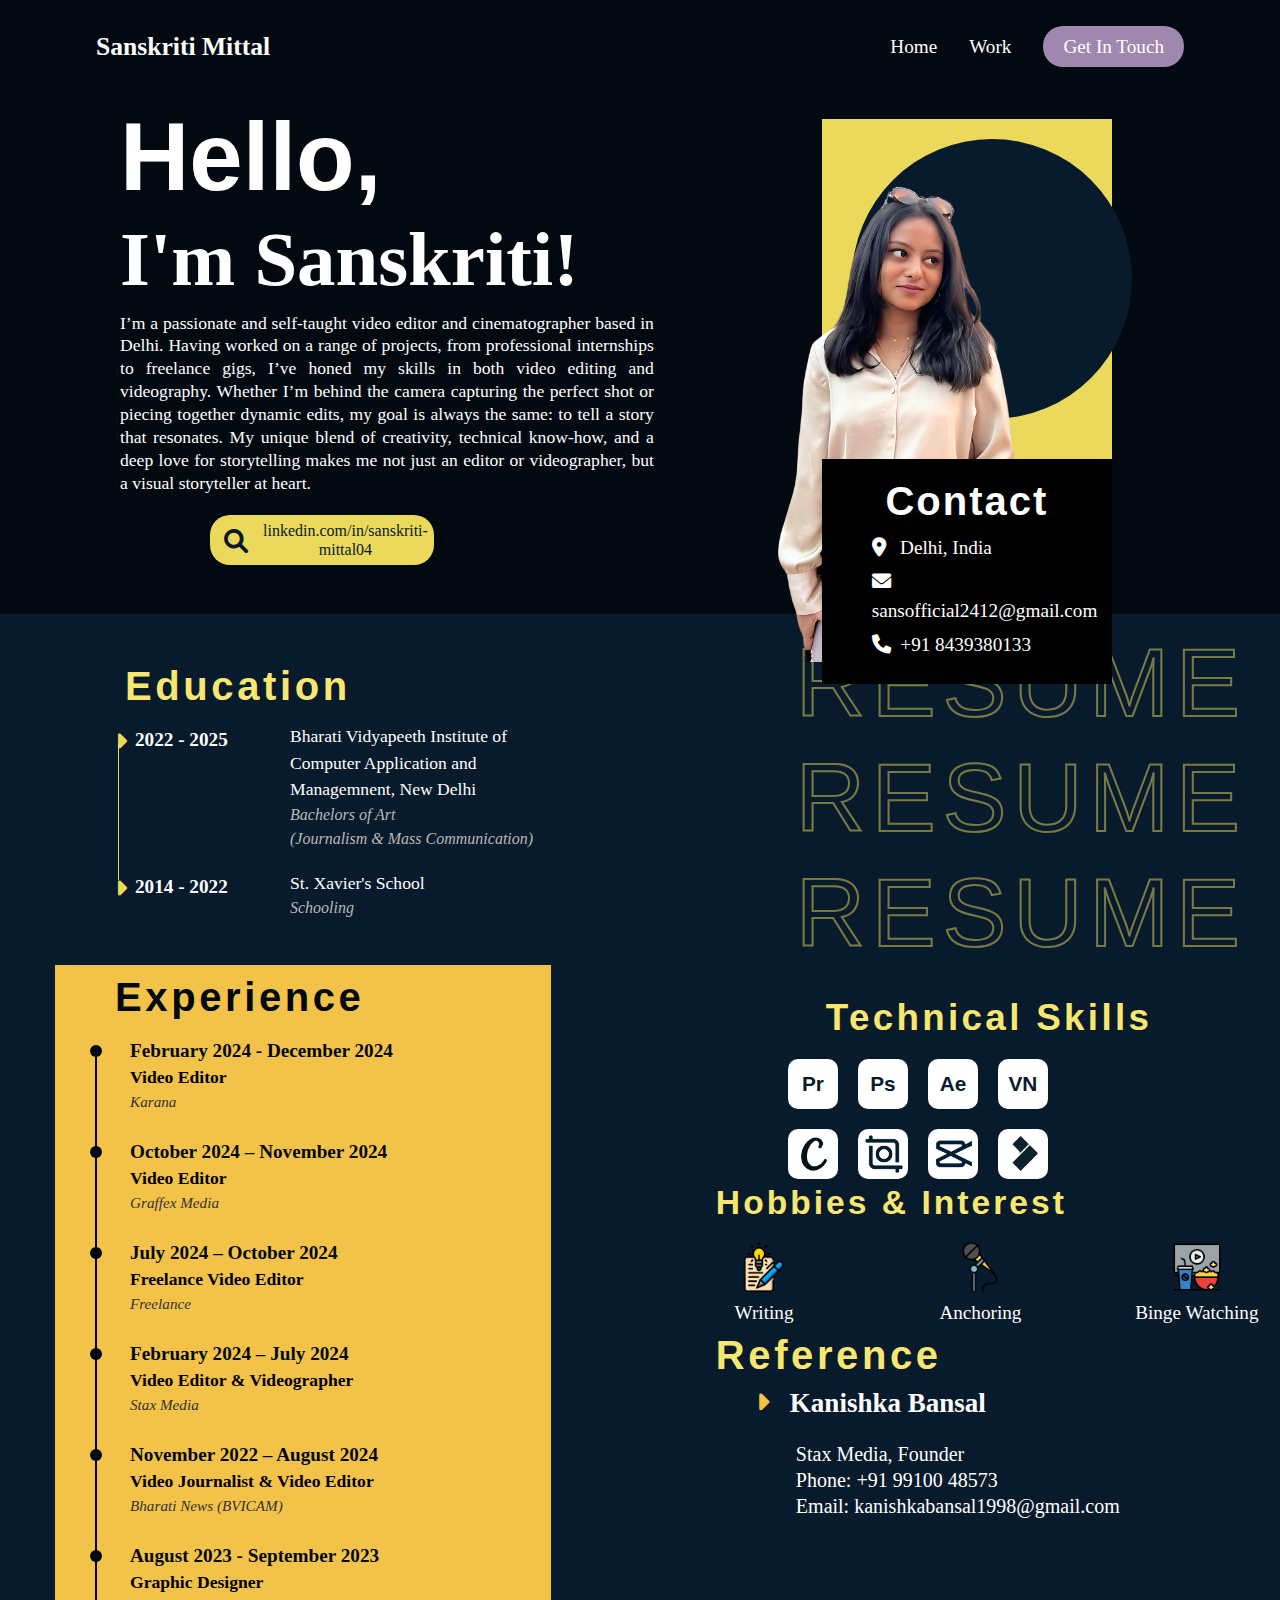
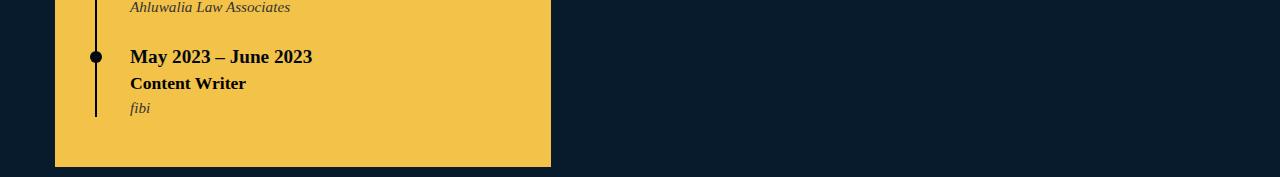
==== commit 64b1d5cd: "aboit page responsive" ====
--- a/about.html
+++ b/about.html
@@ -230,55 +230,35 @@
               </div>
             </div>
           </div>
-        </div>
-      </div>
-    </section>
-
-    <section class="activities-section">
-      <div class="activities-wrapper">
-        <div class="activities-content">
-          <h3 class="activities-title">Activities</h3>
-          <ul class="activities-list">
-            <li>
-              <span>
-                Successfully completed a course on “What</span
-              >
-            </li>
-            <li>
-              <span>
-                Handled live camera operations for my college fest, Hackathon
-                4.0</span
-              >
-            </li>
-          </ul>
-        </div>
-
-        <div class="hobbies-content">
-          <h2 class="hobbies-title">Hobbies & Interest</h2>
-          <div class="hobbies-list">
-            <div class="hobby-item">
-              <img src="./hobby-img/writing.png" alt="Icon" />
-              <p>Writing</p>
-            </div>
-            <div class="hobby-item">
-              <img src="./hobby-img/mic.png" alt="Icon" />
-              <p>Anchoring</p>
-            </div>
-            <div class="hobby-item">
-              <img src="./hobby-img/binge.png" alt="Icon" />
-              <p>Binge Watching</p>
-            </div>
-          </div>
-
-          <h2 class="language-title">Reference</h2>
-          <div class="reference-item">
-            <h4 class="reference-name">
-              <i class="fas fa-caret-right"></i>Kanishka Bansal
-            </h4>
-            <p class="reference-position">Stax Media, Founder</p>
-            <p class="reference-phone">Phone: +91 99100 48573</p>
-            <p class="reference-email">Email: kanishkabansal1998@gmail.com</p>
-          </div>
+
+          <div class="hobbies-content">
+            <h2 class="hobbies-title">Hobbies & Interest</h2>
+            <div class="hobbies-list">
+              <div class="hobby-item">
+                <img src="./hobby-img/writing.png" alt="Icon" />
+                <p>Writing</p>
+              </div>
+              <div class="hobby-item">
+                <img src="./hobby-img/mic.png" alt="Icon" />
+                <p>Anchoring</p>
+              </div>
+              <div class="hobby-item">
+                <img src="./hobby-img/binge.png" alt="Icon" />
+                <p>Binge Watching</p>
+              </div>
+            </div>
+
+            <h2 class="language-title">Reference</h2>
+            <div class="reference-item">
+              <h4 class="reference-name">
+                <i class="fas fa-caret-right"></i>Kanishka Bansal
+              </h4>
+              <p class="reference-position">Stax Media, Founder</p>
+              <p class="reference-phone">Phone: +91 99100 48573</p>
+              <p class="reference-email">Email: kanishkabansal1998@gmail.com</p>
+            </div>
+          </div>
+
         </div>
       </div>
     </section>
--- a/styles.css
+++ b/styles.css
@@ -11,6 +11,10 @@
   display: flex;
   justify-content: space-between;
   align-items: center;
+}
+
+.menu-icon {
+  display: none;
 }
 
 /* Navbar Styles */
@@ -52,6 +56,7 @@
 }
 
 .main-index {
+  width: 100%;
   display: flex;
   flex-direction: column;
   height: 100vh;
@@ -59,6 +64,7 @@
 
 /* Header Styles */
 .header {
+  width: 100%;
   background-color: rgb(2, 9, 17);
   color: white;
   text-align: left;
@@ -115,17 +121,17 @@
   color: transparent;
   -webkit-text-stroke: 2px rgb(234, 217, 90);
   letter-spacing: 0.07em;
-  line-height: 1.2;
+  line-height: 1.1;
   font-weight: 100;
   position: relative;
   z-index: 2;
+  left: -35%;
 }
 
 /* bottom style*/
 .black-ground {
   flex-grow: 1;
   background-color: rgb(8, 27, 44);
-  width: 100%;
   margin-top: -127px;
   position: relative;
   z-index: 1;
@@ -203,6 +209,11 @@
   font-size: 1rem;
   display: inline-flex;
   align-items: center;
+  transition: color 0.3s ease;
+}
+
+.curved-box:hover {
+  background-color: #d1b34a;
 }
 
 /* Right Side Content */
@@ -302,7 +313,7 @@
 
 .edu-years {
   display: flex;
-  align-items: flex-start; 
+  align-items: flex-start;
   margin-bottom: 25px;
   margin-left: 20px;
 }
@@ -313,7 +324,7 @@
   color: white;
   display: inline-flex;
   align-items: flex-start;
-  min-width: 120px; 
+  min-width: 120px;
 }
 
 .year i {
@@ -324,7 +335,7 @@
 
 .education-info {
   margin-top: -6px;
-  margin-left: 55px; 
+  margin-left: 55px;
 }
 
 .education-info p {
@@ -379,7 +390,6 @@
 
 .edu-resume {
   display: grid;
-  
   gap: 20px;
 }
 
@@ -527,11 +537,10 @@
   position: absolute;
   left: -10px;
   top: 10px;
-  bottom: 0; /* Adjust the bottom to stop at the last item's position */
+  bottom: 0;
   width: 2px;
   background-color: black;
 }
-
 
 .duration {
   font-size: 1.2rem;
@@ -986,233 +995,6 @@
   background-color: #020911;
 }
 
-/* .reels-section {
-  max-width: 1200px;
-  margin: 0 auto;
-  padding: 2em 1em;
-  text-align: center;
-}
-
-.section-title {
-  font-size: 2.5em;
-  color: rgb(2, 9, 17);
-  margin-bottom: 2em;
-}
-
-.reels-container {
-  display: grid;
-  grid-template-columns: repeat(3, 1fr);
-  gap: 20px;
-}
-
-.polaroid-reels {
-  background-color: white;
-  box-shadow: 0 4px 15px rgba(0, 0, 0, 0.1);
-  padding: 10px;
-  border-radius: 10px;
-  opacity: 0;
-  transition: all 0.8s ease-out;
-}
-
-.polaroid-reels.fashion-animate {
-  animation: moveIn 1s ease-out forwards;
-  animation-delay: calc(var(--i) * 0.3s);
-}
-
-.polaroid-reels:nth-child(1) {
-  --x: -100vw;
-  --y: 0;
-}
-.polaroid-reels:nth-child(2) {
-  --x: 0;
-  --y: -100vh;
-}
-.polaroid-reels:nth-child(3) {
-  --x: 100vw; 
-  --y: 0;
-}
-.polaroid-reels:nth-child(4) {
-  --x: 100vw; 
-  --y: 0;
-}
-.polaroid-reels:nth-child(5) {
-  --x: 0;
-  --y: 100vh; 
-}
-.polaroid-reels:nth-child(6) {
-  --x: -100vw;
-  --y: 0;
-}
-
-.polaroid-reels img {
-  width: 100%;
-  border-radius: 5px;
-}
-
-.fashion-animate {
-  animation: moveIn 0.8s ease forwards;
-  animation-delay: calc(var(--i) * 0.3s);
-} */
-
-/* Section: Fashion Reels */
-.reels-section {
-  padding: 2rem 1rem;
-  text-align: center;
-}
-
-.reels-section .section-title {
-  font-size: 2.5rem;
-  color: #292929;
-  margin-bottom: 1.5rem;
-}
-
-.reels-container {
-  max-width: 1200px;
-  margin: 0 auto;
-  display: grid;
-  grid-template-columns: repeat(auto-fit, minmax(250px, 1fr));
-  gap: 20px;
-  padding: 0 20px;
-}
-
-.reel-card {
-  background-color: white;
-  border: 1px solid #ddd;
-  border-radius: 10px;
-  box-shadow: 0 4px 8px rgba(0, 0, 0, 0.1);
-  overflow: hidden;
-  text-align: center;
-  transition: transform 0.3s, box-shadow 0.3s;
-}
-
-.reel-card img {
-  width: 100%;
-  height: auto;
-  display: block;
-}
-
-.reel-card .caption {
-  padding: 1rem;
-  font-size: 1rem;
-  color: #555;
-}
-
-.reel-card:hover {
-  transform: translateY(-5px);
-  box-shadow: 0 8px 16px rgba(0, 0, 0, 0.2);
-}
-
-/* Mobile View - 375px */
-@media screen and (max-width: 375px) {
-  /* Navbar */
-  .navbar {
-    justify-content: space-between;
-    padding: 10px 15px;
-  }
-
-  .navbar .container {
-    display: flex;
-    align-items: center;
-    width: 100%;
-    justify-content: space-between;
-  }
-
-  .navbar .logo {
-    flex-grow: 1;
-    margin-left: 90px;
-  }
-
-  .navbar .logo h1 {
-    font-size: 1.4rem;
-    margin-bottom: 10px;
-  }
-
-  .navbar .nav-links {
-    display: none;
-  }
-
-  .navbar .menu-icon {
-    display: block;
-    cursor: pointer;
-  }
-
-  .navbar .menu-icon .bar {
-    width: 25px;
-    height: 3px;
-    background-color: #ffffff;
-    margin: 5px;
-  }
-
-  /* Header Section */
-  .header {
-    display: flex;
-    flex-direction: column;
-    align-items: center;
-    justify-content: center;
-    text-align: center;
-    padding: 10px;
-  }
-
-  .header .portfolio-title {
-    padding-left: 0;
-  }
-
-  /* Portfolio Title (Reduced Size and Centered) */
-  .header .portfolio-title span {
-    font-size: 2.5rem;
-    margin-bottom: 5px;
-    top: -7px;
-    margin-left: -63px;
-  }
-
-  /* Centered Profile Image Below Portfolio Title */
-  .header .profile-image {
-    width: 200px;
-    height: 200px;
-    object-fit: cover;
-    border-radius: 10px;
-    margin-bottom: 10px;
-    margin-top: 70px;
-    left: -30px;
-  }
-
-  .header .profile-image img {
-    width: 100%;
-    height: 100%;
-    object-fit: cover;
-  }
-
-  .header .portfolio-subtitle {
-    padding-left: 0;
-    margin-top: 0;
-  }
-
-  .header .portfolio-subtitle span {
-    font-size: 2.5rem;
-    display: none;
-  }
-
-  .black-ground {
-    font-size: 1rem;
-    padding: 5px;
-    text-align: center;
-  }
-}
-
-@media (max-width: 768px) {
-  .navbar .logo h1 {
-    font-size: 1.5rem;
-  }
-
-  .nav-links li a {
-    font-size: 0.9rem;
-  }
-
-  .reels-section .section-title {
-    font-size: 2rem;
-  }
-}
-
 .reels-talking-section {
   text-align: center;
   padding: 50px 0;
@@ -1346,6 +1128,359 @@
   border-radius: 10px;
 }
 
+/* Section: Fashion Reels */
+.reels-section {
+  padding: 2rem 1rem;
+  text-align: center;
+}
+
+.reels-section .section-title {
+  font-size: 2.5rem;
+  color: #292929;
+  margin-bottom: 1.5rem;
+}
+
+.reels-container {
+  max-width: 1200px;
+  margin: 0 auto;
+  display: grid;
+  grid-template-columns: repeat(auto-fit, minmax(250px, 1fr));
+  gap: 20px;
+  padding: 0 20px;
+}
+
+.reel-card {
+  background-color: white;
+  border: 1px solid #ddd;
+  border-radius: 10px;
+  box-shadow: 0 4px 8px rgba(0, 0, 0, 0.1);
+  overflow: hidden;
+  text-align: center;
+  transition: transform 0.3s, box-shadow 0.3s;
+}
+
+.reel-card img {
+  width: 100%;
+  height: auto;
+  display: block;
+}
+
+.reel-card .caption {
+  padding: 1rem;
+  font-size: 1rem;
+  color: #555;
+}
+
+.reel-card:hover {
+  transform: translateY(-5px);
+  box-shadow: 0 8px 16px rgba(0, 0, 0, 0.2);
+}
+
+/* Mobile View - 375px */
+@media screen and (max-width: 375px) {
+  /* Navbar */
+  .navbar {
+    justify-content: space-between;
+    padding: 10px 15px;
+  }
+
+  .navbar .container {
+    display: flex;
+    align-items: center;
+    width: 100%;
+    justify-content: space-between;
+  }
+
+  .navbar .logo {
+    margin: 0 auto;
+  }
+
+  .navbar .logo h1 {
+    font-size: 1.4rem;
+    margin-bottom: 10px;
+  }
+
+  .navbar .nav-links {
+    display: none;
+    transition: all 1s ease-out;
+  }
+
+  .menu-icon {
+    display: block;
+  }
+
+  .navbar .nav-links.active {
+    display: block;
+    position: absolute;
+    top: 40px;
+    line-height: 2;
+    background-color: black;
+    width: 100%;
+  }
+
+  .navbar .get-in-touch {
+    background-color: transparent;
+    padding: 0;
+  }
+
+  .navbar .menu-icon {
+    display: block;
+    cursor: pointer;
+  }
+
+  .navbar .menu-icon .bar {
+    width: 25px;
+    height: 3px;
+    background-color: #ffffff;
+    margin: 5px;
+  }
+
+  /* Header Section */
+  .header {
+    text-align: center;
+  }
+
+  .header .portfolio-title {
+    padding-left: 0;
+  }
+
+  /* Portfolio Title (Reduced Size and Centered) */
+  .header .portfolio-title span {
+    font-size: 2.5rem;
+    margin-bottom: 5px;
+    top: -7px;
+  }
+
+  /* Centered Profile Image Below Portfolio Title */
+  .header .profile-image {
+    width: 200px;
+    height: 200px;
+    object-fit: cover;
+    left: 40px;
+  }
+
+  .header-content {
+    margin-left: 0%;
+  }
+
+  .header .profile-image img {
+    width: 100%;
+    height: 100%;
+    object-fit: cover;
+  }
+
+  .header .portfolio-subtitle {
+    padding-left: 0;
+    margin-top: 40px;
+  }
+
+  .header .portfolio-subtitle span {
+    font-size: 2.5rem;
+    left: 0;
+    line-height: 1.2;
+  }
+
+  .black-ground {
+    font-size: 1rem;
+    padding: 5px;
+    text-align: center;
+  }
+
+  .sections {
+    display: flex;
+    flex-direction: column;
+  }
+
+  .sections h2 {
+    font-size: 4.2rem;
+    margin-left: 30px;
+  }
+
+  .sections p.intro {
+    font-size: 3rem;
+    margin-left: 30px;
+  }
+  .sections p.brief {
+    font-size: 1rem;
+    margin-left: 30px;
+    padding-right: 20px;
+  }
+  .curved-box {
+    margin-left: 40px;
+    width: 72%;
+  }
+
+  .profile-container {
+    width: 70%;
+  }
+
+  .profile-container .circle {
+    margin-left: -8px;
+  }
+
+  .profile-container .profile-img {
+    top: 473px;
+    width: 271px;
+    right: 50px;
+  }
+
+  .contact-box-about h3 {
+    font-size: 2rem;
+  }
+
+  .contact-box-about p {
+    font-size: 1rem;
+    margin-left: 13px;
+  }
+
+  .education-section {
+    margin-top: -30px;
+  }
+
+  .section-title {
+    font-size: 2.2rem;
+    margin-left: 10px;
+  }
+
+  .edu-years {
+    margin-left: -66px;
+  }
+
+  .year {
+    font-size: 1rem;
+    min-width: 98px;
+  }
+
+  .year i {
+    font-size: 1.2rem;
+  }
+
+  .education-info {
+    margin-left: 38px;
+  }
+
+  .institution {
+    font-size: 1rem;
+  }
+
+  .education-list::before {
+    content: "";
+    position: absolute;
+    top: 15px;
+    left: -23px;
+    width: 1px;
+    height: 80%;
+    background-color: #ead95a;
+  }
+
+  .experience-container {
+    margin-left: 25px;
+    width: 70%;
+  }
+
+  .experience-title {
+    font-size: 2.2rem;
+    margin-left: 10px;
+  }
+
+  .experience-list {
+    padding-left: 15px;
+  }
+
+  .experience-item {
+    padding-left: 15px;
+  }
+
+  .duration {
+    font-size: 1rem;
+  }
+
+  .job-title {
+    font-size: 1rem;
+  }
+
+  .company {
+    font-size: 0.9rem;
+  }
+
+  .resume-container {
+    grid-column: auto;
+    margin-top: 0;
+    display: block;
+    width: 100%;
+  }
+
+  .resume-subtitle {
+    font-size: 3rem;
+    z-index: 2;
+    margin-left: 12%;
+    margin-top: -62px;
+  }
+
+  .technical-title {
+    font-size: 2rem;
+    margin-left: 30px;
+  }
+
+  .activities-section {
+    margin-top: 0;
+  }
+
+  .skills-wrapper {
+    margin: 11px auto 0;
+  }
+
+  .hobbies-title {
+    margin-top: 25px;
+    font-size: 1.8rem;
+    margin-left: 25px;
+  }
+
+  .hobbies-list {
+    margin-left: 0;
+  }
+
+  .hobby-item {
+    width: calc(33.33% - 26px);
+  }
+
+  .hobby-item p {
+    font-size: 1rem;
+  }
+
+  .language-title {
+    font-size: 1.8rem;
+    margin-left: 26px;
+    margin-top: 0;
+  }
+
+  .reference-item {
+    padding-left: 6px;
+  }
+
+  .reference-name {
+    font-size: 17px;
+  }
+
+  .reference-position {
+    font-size: 15px;
+    margin-left: 47px;
+  }
+
+  .reference-phone,
+.reference-email {
+  font-size: 15px;
+  margin-left: 47px;
+}
+  
+}
+
+@media (max-width: 768px) {
+  .reels-section .section-title {
+    font-size: 2rem;
+  }
+}
+
 @media screen and (max-width: 768px) {
   .video-container {
     width: 95%;
@@ -1377,78 +1512,6 @@
   }
 }
 
-@media (max-width: 1024px) {
-  .sections {
-    font-size: 0.9em; /* Slight reduction in font size */
-  }
-
-  .curved-box {
-    padding: 10px;
-    margin-left: 40px; /* Decrease margins slightly */
-    margin-right: 40px;
-  }
-
-  .profile-container {
-    width: 90%; /* Slightly reduce width */
-  }
-
-  .profile-container .profile-img {
-    width: 280px; /* Scale down image */
-  }
-
-  .contact-box-about {
-    padding: 8px;
-  }
-}
-
-@media (max-width: 768px) {
-  .sections {
-    font-size: 0.8em; /* Further reduction in font size */
-  }
-
-  .curved-box {
-    padding: 8px;
-    margin-left: 30px;
-    margin-right: 30px;
-  }
-
-  .profile-container {
-    width: 85%; /* Further width reduction */
-  }
-
-  .profile-container .profile-img {
-    width: 240px; /* Reduce image size */
-  }
-
-  .contact-box-about {
-    padding: 6px;
-  }
-}
-
-@media (max-width: 480px) {
-  .sections {
-    font-size: 0.7em; /* Smaller font size for mobile */
-  }
-
-  .curved-box {
-    padding: 5px;
-    margin-left: 20px;
-    margin-right: 20px;
-  }
-
-  .profile-container {
-    width: 80%; /* Fit to mobile width */
-  }
-
-  .profile-container .profile-img {
-    width: 180px; /* Smaller image for mobile */
-  }
-
-  .contact-box-about {
-    padding: 4px;
-  }
-}
-
 @media (min-width: 1541px) {
   .header .profile-image {
     max-width: 500px;
